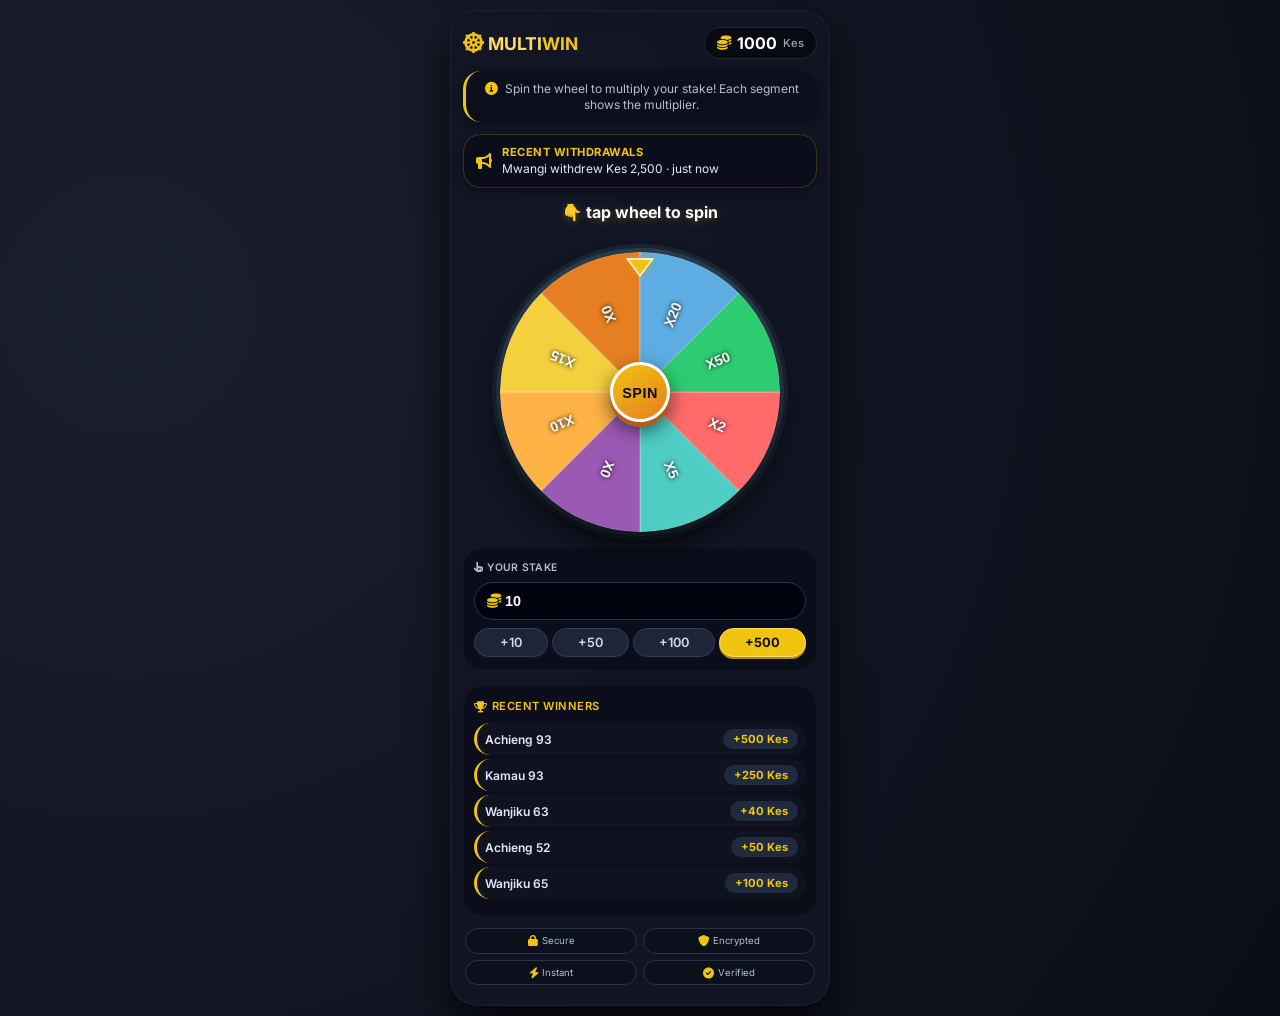
==== index.html @ 09340acb "test-first" ====
<!DOCTYPE html>
<html lang="en">
<head>
  <meta charset="UTF-8">
  <meta name="viewport" content="width=device-width, initial-scale=1.0, maximum-scale=1.0, user-scalable=no">
  <title>Spin & Win · Multiplier</title>
  <link rel="stylesheet" href="style.css">
  <link href="https://fonts.googleapis.com/css2?family=Inter:opsz,wght@14..32,400;14..32,600;14..32,700&display=swap" rel="stylesheet">
  <link rel="stylesheet" href="https://cdnjs.cloudflare.com/ajax/libs/font-awesome/6.0.0-beta3/css/all.min.css">
</head>
<body>
  <div class="game-container">
    <!-- Header with balance -->
    <div class="header">
      <div class="logo">
        <i class="fas fa-dharmachakra"></i>
        <span>MULTI<span class="accent">WIN</span></span>
      </div>
      <div class="balance-card">
        <i class="fas fa-coins"></i>
        <span class="balance-amount" id="balanceDisplay">1000</span>
        <span class="balance-currency">Kes</span>
      </div>
    </div>

    <!-- Info Box (similar to example) -->
    <div class="info-box">
      <i class="fas fa-info-circle"></i>
      Spin the wheel to multiply your stake! Each segment shows the multiplier.
    </div>

    <!-- NEW: Recent Withdrawals Ticker -->
    <div class="recent-loans">  <!-- reusing same class name for consistency -->
      <i class="fas fa-bullhorn"></i>
      <div class="recent-content">
        <strong>Recent withdrawals</strong>
        <span id="withdrawal-ticker">Mwangi withdrew Kes 2,500 · just now</span>
      </div>
    </div>

    <!-- Result message -->
    <div class="result-message" id="resultMessage">👇 tap wheel to spin</div>

    <!-- Wheel with center button -->
    <div class="wheel-container">
      <canvas id="wheelCanvas" width="400" height="400"></canvas>
      <button class="spin-center-btn" id="spinButton">SPIN</button>
    </div>

    <!-- Stake section -->
    <div class="stake-section">
      <div class="stake-label">
        <i class="fas fa-hand-pointer"></i>
        <span>your stake</span>
      </div>
      <div class="stake-input-wrapper">
        <i class="fas fa-coins"></i>
        <input type="number" id="stakeInput" min="1" max="10000" value="10" step="1">
      </div>
      <div class="stake-presets">
        <div class="stake-chip" data-amount="10">+10</div>
        <div class="stake-chip" data-amount="50">+50</div>
        <div class="stake-chip" data-amount="100">+100</div>
        <div class="stake-chip highlight" data-amount="500">+500</div>
      </div>
    </div>

    <!-- NEW: Recent Winners Feed (non‑scrollable, always 5 items) -->
    <div class="winners-feed">
      <div class="feed-header">
        <i class="fas fa-trophy"></i>
        <span>RECENT WINNERS</span>
      </div>
      <ul class="feed-list no-scroll" id="winnersList">
        <!-- 5 items will be populated by JS -->
      </ul>
    </div>

    <!-- Trust Badges (same as before) -->
    <div class="trust-badges">
      <div class="badge">
        <i class="fas fa-lock"></i>
        Secure
      </div>
      <div class="badge">
        <i class="fas fa-shield-alt"></i>
        Encrypted
      </div>
      <div class="badge">
        <i class="fas fa-bolt"></i>
        Instant
      </div>
      <div class="badge">
        <i class="fas fa-check-circle"></i>
        Verified
      </div>
    </div>
  </div>

  <!-- Confetti canvas (hidden overlay) -->
  <canvas id="confetti-canvas"></canvas>

  <script src="script.js"></script>
</body>
</html>
---- style.css ----
* {
  margin: 0;
  padding: 0;
  box-sizing: border-box;
}

body {
  font-family: 'Inter', sans-serif;
  background: radial-gradient(circle at 10% 30%, #1a1f2e, #0b0d17);
  min-height: 100vh;
  display: flex;
  align-items: center;
  justify-content: center;
  padding: 10px;
}

.game-container {
  max-width: 380px;          /* slightly narrower for better fit */
  width: 100%;
  background: rgba(18, 22, 36, 0.9);
  backdrop-filter: blur(12px);
  -webkit-backdrop-filter: blur(12px);
  border: 1px solid rgba(255, 255, 255, 0.05);
  border-radius: 28px;
  padding: 16px 12px 20px;
  box-shadow: 0 20px 40px rgba(0, 0, 0, 0.7);
}

/* Header & balance */
.header {
  display: flex;
  align-items: center;
  justify-content: space-between;
  margin-bottom: 12px;
}

.logo {
  display: flex;
  align-items: center;
  gap: 4px;
  color: #ffd966;
  font-weight: 700;
  font-size: 1.1rem;
}

.logo i {
  font-size: 1.3rem;
  color: #f1c40f;
}

.accent {
  color: #f1c40f;
}

.balance-card {
  background: rgba(0, 0, 0, 0.5);
  border-radius: 30px;
  padding: 5px 12px;
  display: flex;
  align-items: center;
  gap: 6px;
  border: 1px solid rgba(255, 255, 255, 0.1);
}

.balance-card i {
  color: #f1c40f;
  font-size: 0.9rem;
}

.balance-amount {
  font-weight: 700;
  font-size: 1rem;
  color: white;
}

.balance-currency {
  color: #9aa6b9;
  font-size: 0.7rem;
  font-weight: 500;
}

/* Info Box (new, dark‑themed) */
.info-box {
  background: rgba(10, 14, 23, 0.7);
  border-radius: 18px;
  padding: 10px 12px;
  margin-bottom: 12px;
  border-left: 3px solid #f1c40f;
  text-align: center;
  font-size: 0.75rem;
  color: #b0c0d0;
  line-height: 1.3;
  box-shadow: 0 4px 8px rgba(0, 0, 0, 0.3);
}

.info-box i {
  color: #f1c40f;
  margin-right: 4px;
  font-size: 0.8rem;
}

/* Recent Withdrawals Ticker – redesigned to match dark theme */
.recent-loans {
  background: rgba(10, 14, 23, 0.7);
  border-radius: 18px;
  padding: 10px 12px;
  margin-bottom: 14px;
  display: flex;
  align-items: center;
  gap: 10px;
  box-shadow: 0 4px 8px rgba(0, 0, 0, 0.3);
  border: 1px solid rgba(241, 196, 15, 0.2);
}

.recent-loans i {
  color: #f1c40f;
  font-size: 1rem;
}

.recent-content {
  flex: 1;
}

.recent-loans strong {
  color: #f1c40f;
  font-weight: 700;
  font-size: 0.7rem;
  text-transform: uppercase;
  letter-spacing: 0.5px;
  display: block;
  margin-bottom: 2px;
}

.recent-loans span {
  display: block;
  color: #e0e7ff;
  font-size: 0.75rem;
  line-height: 1.3;
  font-weight: 400;
}

/* Stake section – more compact */
.stake-section {
  background: rgba(10, 14, 23, 0.7);
  border-radius: 20px;
  padding: 12px 10px;
  margin-bottom: 16px;
  border: 1px solid rgba(255,255,255,0.02);
}

.stake-label {
  display: flex;
  align-items: center;
  gap: 4px;
  color: #b0c0d0;
  font-weight: 600;
  font-size: 0.65rem;
  text-transform: uppercase;
  letter-spacing: 0.3px;
  margin-bottom: 8px;
}

.stake-input-wrapper {
  display: flex;
  align-items: center;
  background: #01040e;
  border-radius: 30px;
  border: 1px solid #2a324a;
  padding: 2px 2px 2px 12px;
  margin-bottom: 8px;
}

.stake-input-wrapper i {
  color: #f1c40f;
  font-size: 0.9rem;
  margin-right: 4px;
}

.stake-input-wrapper input {
  flex: 1;
  background: transparent;
  border: none;
  color: white;
  font-weight: 600;
  font-size: 0.9rem;
  padding: 8px 0;
  outline: none;
  width: 100%;
}

.stake-presets {
  display: flex;
  gap: 4px;
  flex-wrap: wrap;
}

.stake-chip {
  background: #1e2538;
  border: 1px solid #323d5e;
  border-radius: 30px;
  padding: 6px 0;
  font-weight: 600;
  font-size: 0.8rem;
  color: #ccd9f0;
  cursor: pointer;
  transition: all 0.15s;
  flex: 1 0 auto;
  text-align: center;
  min-width: 55px;
  box-shadow: 0 2px 0 #0f121e;
}

.stake-chip:active {
  transform: translateY(1px);
  box-shadow: 0 1px 0 #0f121e;
}

.stake-chip.highlight {
  background: #f1c40f;
  border-color: #ffdb70;
  color: #0b0d17;
  font-weight: 700;
  box-shadow: 0 2px 0 #b38f00;
}

/* Wheel container */
.wheel-container {
  position: relative;
  display: flex;
  justify-content: center;
  margin: 4px 0 16px;
}

canvas#wheelCanvas {
  width: 100%;
  max-width: 280px;          /* slightly smaller for better fit */
  aspect-ratio: 1/1;
  display: block;
  border-radius: 50%;
  box-shadow: 0 15px 25px rgba(0, 0, 0, 0.7), 0 0 0 4px #2c3e50, 0 0 0 8px #1a2533;
  touch-action: none;
}

.spin-center-btn {
  position: absolute;
  top: 50%;
  left: 50%;
  transform: translate(-50%, -50%);
  width: 60px;
  height: 60px;
  border-radius: 50%;
  background: linear-gradient(145deg, #f1c40f, #e67e22);
  border: 3px solid white;
  color: #0b0d17;
  font-weight: 800;
  font-size: 0.9rem;
  letter-spacing: 0.5px;
  cursor: pointer;
  box-shadow: 0 5px 0 #b45d1a, 0 8px 20px rgba(0,0,0,0.6);
  transition: 0.05s linear;
  z-index: 10;
  display: flex;
  align-items: center;
  justify-content: center;
  text-transform: uppercase;
  padding-top: 2px;
}

.spin-center-btn:active {
  transform: translate(-50%, -50%) scale(0.94);
  box-shadow: 0 2px 0 #b45d1a, 0 5px 15px rgba(0,0,0,0.6);
}

/* Result message */
.result-message {
  text-align: center;
  font-size: 1rem;
  font-weight: 700;
  color: white;
  text-shadow: 0 2px 8px rgba(241, 196, 15, 0.3);
  min-height: 2.4rem;
  margin: 4px 0 12px;
}

/* Winners feed – non‑scrollable, compact */
.winners-feed {
  background: rgba(10, 14, 23, 0.7);
  border-radius: 20px;
  padding: 12px 10px;
  border: 1px solid rgba(255,255,255,0.02);
}

.feed-header {
  display: flex;
  align-items: center;
  gap: 4px;
  color: #f1c40f;
  font-weight: 600;
  margin-bottom: 10px;
  font-size: 0.7rem;
  text-transform: uppercase;
  letter-spacing: 0.5px;
}

.feed-list {
  list-style: none;
  max-height: none;           /* remove scroll */
  overflow: visible;
  padding-right: 0;
}

.feed-list li {
  display: flex;
  align-items: center;
  gap: 6px;
  padding: 6px 8px;
  background: rgba(255, 255, 255, 0.02);
  border-radius: 20px;
  margin-bottom: 4px;
  font-size: 0.75rem;
  border-left: 3px solid #f1c40f;
}

.winner-name {
  font-weight: 600;
  color: #e0e7ff;
}

.winner-win {
  margin-left: auto;
  background: #1f2a3f;
  padding: 3px 10px;
  border-radius: 30px;
  color: #f1c40f;
  font-weight: 700;
  font-size: 0.7rem;
}

/* Trust Badges – smaller */
.trust-badges {
  display: grid;
  grid-template-columns: repeat(2, 1fr);
  gap: 6px;
  margin-top: 12px;
  padding: 0 2px;
}

.badge {
  background: rgba(10, 14, 23, 0.6);
  border: 1px solid #2a324a;
  border-radius: 999px;
  padding: 6px 8px;
  display: flex;
  align-items: center;
  justify-content: center;
  gap: 4px;
  font-size: 0.6rem;
  color: #b0c0d0;
  text-align: center;
  line-height: 1.2;
}

.badge i {
  color: #f1c40f;
  font-size: 0.7rem;
}

/* Confetti canvas */
#confetti-canvas {
  position: fixed;
  top: 0;
  left: 0;
  width: 100%;
  height: 100%;
  pointer-events: none;
  z-index: 9999;
}

/* Small screen adjustments (for very narrow phones) */
@media (max-width: 340px) {
  .game-container {
    padding: 12px 8px 16px;
  }
  .logo {
    font-size: 1rem;
  }
  .logo i {
    font-size: 1.1rem;
  }
  .balance-amount {
    font-size: 0.9rem;
  }
  .stake-chip {
    font-size: 0.7rem;
    min-width: 45px;
    padding: 5px 0;
  }
  .spin-center-btn {
    width: 50px;
    height: 50px;
    font-size: 0.8rem;
  }
  canvas#wheelCanvas {
    max-width: 240px;
  }
}
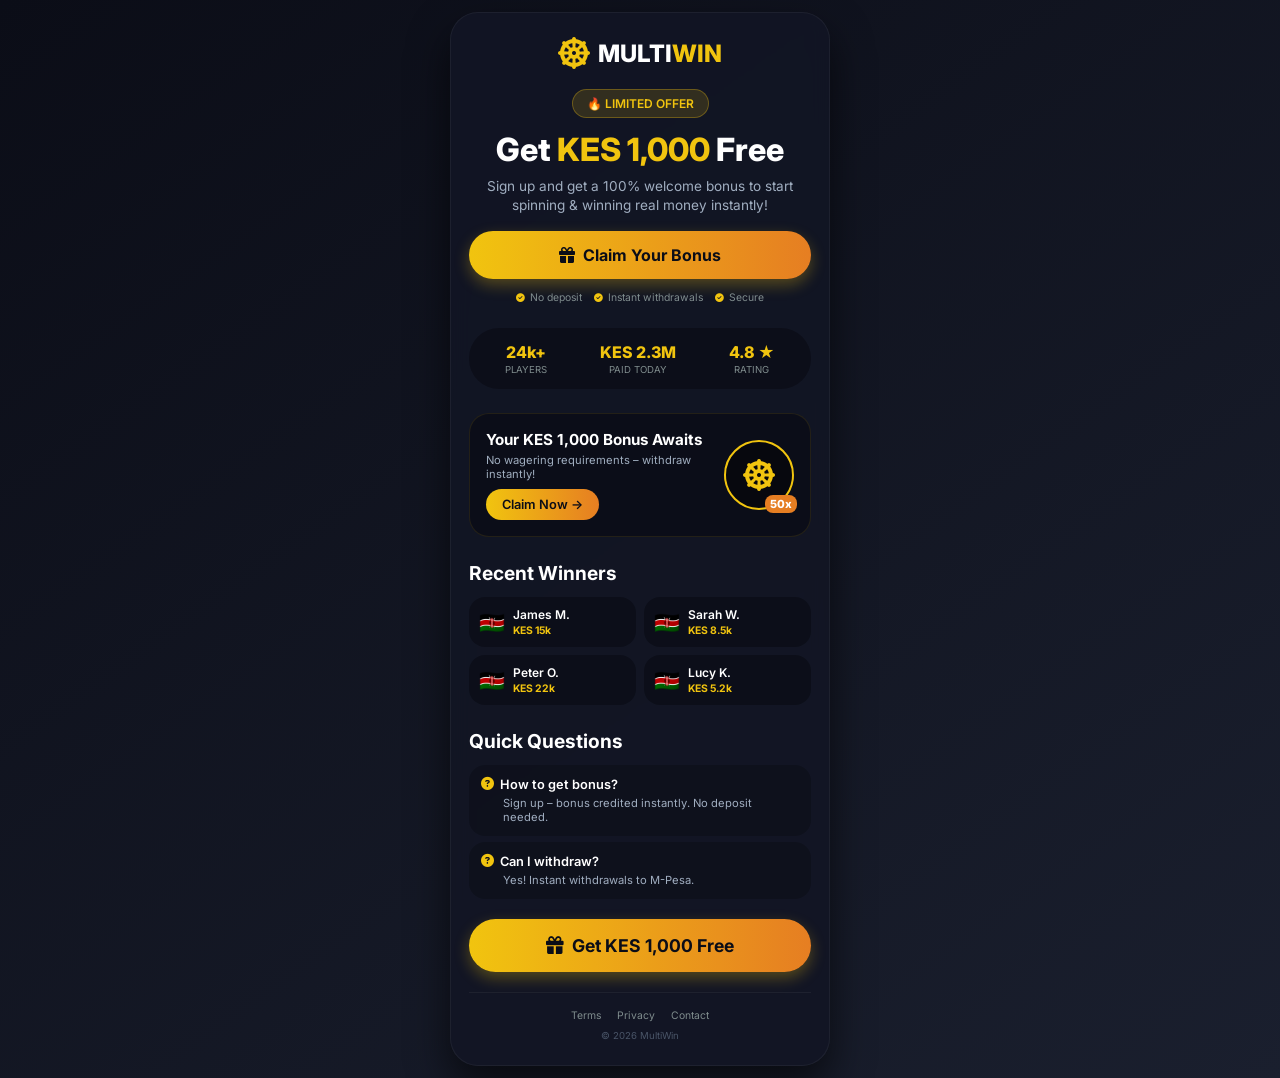
==== commit 3fea5c29: "test-second" ====
--- a/index.html
+++ b/index.html
@@ -3,103 +3,141 @@
 <head>
   <meta charset="UTF-8">
   <meta name="viewport" content="width=device-width, initial-scale=1.0, maximum-scale=1.0, user-scalable=no">
-  <title>Spin & Win · Multiplier</title>
-  <link rel="stylesheet" href="style.css">
-  <link href="https://fonts.googleapis.com/css2?family=Inter:opsz,wght@14..32,400;14..32,600;14..32,700&display=swap" rel="stylesheet">
-  <link rel="stylesheet" href="https://cdnjs.cloudflare.com/ajax/libs/font-awesome/6.0.0-beta3/css/all.min.css">
+  <title>MultiWin · Spin & Win Real Money</title>
+  <link rel="stylesheet" href="landing.css">
+  <link href="https://fonts.googleapis.com/css2?family=Inter:wght@400;600;700;800&display=swap" rel="stylesheet">
+  <link rel="stylesheet" href="https://cdnjs.cloudflare.com/ajax/libs/font-awesome/6.4.0/css/all.min.css">
 </head>
 <body>
-  <div class="game-container">
-    <!-- Header with balance -->
-    <div class="header">
+  <div class="landing-container">
+    <!-- Header -->
+    <header class="landing-header">
       <div class="logo">
         <i class="fas fa-dharmachakra"></i>
         <span>MULTI<span class="accent">WIN</span></span>
       </div>
-      <div class="balance-card">
-        <i class="fas fa-coins"></i>
-        <span class="balance-amount" id="balanceDisplay">1000</span>
-        <span class="balance-currency">Kes</span>
+    </header>
+
+    <!-- Hero Section -->
+    <section class="hero">
+      <div class="bonus-badge">🔥 LIMITED OFFER</div>
+      <h1 class="hero-title">
+        Get <span class="bonus-amount">KES 1,000</span> Free
+      </h1>
+      <p class="hero-subtitle">
+        Sign up and get a 100% welcome bonus to start spinning & winning real money instantly!
+      </p>
+      <a href="signup.html" class="btn-primary">
+        <i class="fas fa-gift"></i> Claim Your Bonus
+      </a>
+      <div class="trust-micro">
+        <span><i class="fas fa-check-circle"></i> No deposit</span>
+        <span><i class="fas fa-check-circle"></i> Instant withdrawals</span>
+        <span><i class="fas fa-check-circle"></i> Secure</span>
+      </div>
+    </section>
+
+    <!-- Stats -->
+    <div class="stats-bar">
+      <div class="stat-item">
+        <div class="stat-value">24k+</div>
+        <div class="stat-label">Players</div>
+      </div>
+      <div class="stat-item">
+        <div class="stat-value">KES 2.3M</div>
+        <div class="stat-label">Paid today</div>
+      </div>
+      <div class="stat-item">
+        <div class="stat-value">4.8 ★</div>
+        <div class="stat-label">Rating</div>
       </div>
     </div>
 
-    <!-- Info Box (similar to example) -->
-    <div class="info-box">
-      <i class="fas fa-info-circle"></i>
-      Spin the wheel to multiply your stake! Each segment shows the multiplier.
-    </div>
-
-    <!-- NEW: Recent Withdrawals Ticker -->
-    <div class="recent-loans">  <!-- reusing same class name for consistency -->
-      <i class="fas fa-bullhorn"></i>
-      <div class="recent-content">
-        <strong>Recent withdrawals</strong>
-        <span id="withdrawal-ticker">Mwangi withdrew Kes 2,500 · just now</span>
+    <!-- Bonus Preview -->
+    <div class="bonus-preview">
+      <div class="preview-content">
+        <div>
+          <h3>Your KES 1,000 Bonus Awaits</h3>
+          <p>No wagering requirements – withdraw instantly!</p>
+          <a href="signup.html" class="btn-small">Claim Now →</a>
+        </div>
+        <div class="preview-wheel">
+          <i class="fas fa-dharmachakra"></i>
+          <span class="preview-multiplier">50x</span>
+        </div>
       </div>
     </div>
 
-    <!-- Result message -->
-    <div class="result-message" id="resultMessage">👇 tap wheel to spin</div>
+    <!-- Recent Winners -->
+    <section class="recent-winners">
+      <h2 class="section-title">Recent Winners</h2>
+      <div class="winners-grid">
+        <div class="winner-card">
+          <span class="winner-avatar">🇰🇪</span>
+          <div>
+            <div class="winner-name">James M.</div>
+            <div class="winner-amount">KES 15k</div>
+          </div>
+        </div>
+        <div class="winner-card">
+          <span class="winner-avatar">🇰🇪</span>
+          <div>
+            <div class="winner-name">Sarah W.</div>
+            <div class="winner-amount">KES 8.5k</div>
+          </div>
+        </div>
+        <div class="winner-card">
+          <span class="winner-avatar">🇰🇪</span>
+          <div>
+            <div class="winner-name">Peter O.</div>
+            <div class="winner-amount">KES 22k</div>
+          </div>
+        </div>
+        <div class="winner-card">
+          <span class="winner-avatar">🇰🇪</span>
+          <div>
+            <div class="winner-name">Lucy K.</div>
+            <div class="winner-amount">KES 5.2k</div>
+          </div>
+        </div>
+      </div>
+    </section>
 
-    <!-- Wheel with center button -->
-    <div class="wheel-container">
-      <canvas id="wheelCanvas" width="400" height="400"></canvas>
-      <button class="spin-center-btn" id="spinButton">SPIN</button>
-    </div>
+    <!-- FAQ -->
+    <section class="faq-teaser">
+      <h2 class="section-title">Quick Questions</h2>
+      <div class="faq-item">
+        <div class="faq-question">
+          <i class="fas fa-question-circle"></i>
+          <span>How to get bonus?</span>
+        </div>
+        <div class="faq-answer">Sign up – bonus credited instantly. No deposit needed.</div>
+      </div>
+      <div class="faq-item">
+        <div class="faq-question">
+          <i class="fas fa-question-circle"></i>
+          <span>Can I withdraw?</span>
+        </div>
+        <div class="faq-answer">Yes! Instant withdrawals to M-Pesa.</div>
+      </div>
+    </section>
 
-    <!-- Stake section -->
-    <div class="stake-section">
-      <div class="stake-label">
-        <i class="fas fa-hand-pointer"></i>
-        <span>your stake</span>
+    <!-- Final CTA -->
+    <a href="signup.html" class="btn-primary btn-large" style="margin-bottom: 20px;">
+      <i class="fas fa-gift"></i> Get KES 1,000 Free
+    </a>
+
+    <!-- Footer -->
+    <footer class="landing-footer">
+      <div class="footer-links">
+        <a href="#">Terms</a>
+        <a href="#">Privacy</a>
+        <a href="#">Contact</a>
       </div>
-      <div class="stake-input-wrapper">
-        <i class="fas fa-coins"></i>
-        <input type="number" id="stakeInput" min="1" max="10000" value="10" step="1">
+      <div class="footer-copyright">
+        © 2026 MultiWin
       </div>
-      <div class="stake-presets">
-        <div class="stake-chip" data-amount="10">+10</div>
-        <div class="stake-chip" data-amount="50">+50</div>
-        <div class="stake-chip" data-amount="100">+100</div>
-        <div class="stake-chip highlight" data-amount="500">+500</div>
-      </div>
-    </div>
-
-    <!-- NEW: Recent Winners Feed (non‑scrollable, always 5 items) -->
-    <div class="winners-feed">
-      <div class="feed-header">
-        <i class="fas fa-trophy"></i>
-        <span>RECENT WINNERS</span>
-      </div>
-      <ul class="feed-list no-scroll" id="winnersList">
-        <!-- 5 items will be populated by JS -->
-      </ul>
-    </div>
-
-    <!-- Trust Badges (same as before) -->
-    <div class="trust-badges">
-      <div class="badge">
-        <i class="fas fa-lock"></i>
-        Secure
-      </div>
-      <div class="badge">
-        <i class="fas fa-shield-alt"></i>
-        Encrypted
-      </div>
-      <div class="badge">
-        <i class="fas fa-bolt"></i>
-        Instant
-      </div>
-      <div class="badge">
-        <i class="fas fa-check-circle"></i>
-        Verified
-      </div>
-    </div>
+    </footer>
   </div>
-
-  <!-- Confetti canvas (hidden overlay) -->
-  <canvas id="confetti-canvas"></canvas>
-
-  <script src="script.js"></script>
 </body>
 </html>
--- a/landing.css
+++ b/landing.css
@@ -0,0 +1,342 @@
+* {
+  margin: 0;
+  padding: 0;
+  box-sizing: border-box;
+}
+
+body {
+  font-family: 'Inter', sans-serif;
+  background: linear-gradient(145deg, #0b0d17, #1a1f2e);
+  min-height: 100vh;
+  display: flex;
+  align-items: center;
+  justify-content: center;
+  padding: 12px;
+}
+
+.landing-container {
+  max-width: 380px;
+  width: 100%;
+  background: rgba(18, 22, 36, 0.95);
+  backdrop-filter: blur(10px);
+  -webkit-backdrop-filter: blur(10px);
+  border: 1px solid rgba(255, 255, 255, 0.05);
+  border-radius: 28px;
+  padding: 24px 18px;
+  box-shadow: 0 20px 40px rgba(0, 0, 0, 0.6);
+}
+
+/* Header */
+.landing-header {
+  text-align: center;
+  margin-bottom: 20px;
+}
+
+.logo {
+  display: inline-flex;
+  align-items: center;
+  gap: 8px;
+}
+
+.logo i {
+  font-size: 2rem;
+  color: #f1c40f;
+}
+
+.logo span {
+  font-weight: 800;
+  font-size: 1.5rem;
+  color: white;
+}
+
+.logo .accent {
+  color: #f1c40f;
+}
+
+/* Hero */
+.hero {
+  text-align: center;
+  margin-bottom: 24px;
+}
+
+.bonus-badge {
+  background: rgba(241, 196, 15, 0.15);
+  border: 1px solid rgba(241, 196, 15, 0.3);
+  border-radius: 30px;
+  padding: 6px 14px;
+  display: inline-block;
+  margin-bottom: 12px;
+  font-size: 0.75rem;
+  font-weight: 600;
+  color: #f1c40f;
+}
+
+.hero-title {
+  font-size: 2rem;
+  font-weight: 800;
+  margin-bottom: 8px;
+  color: white;
+}
+
+.bonus-amount {
+  color: #f1c40f;
+}
+
+.hero-subtitle {
+  color: #a0aec0;
+  font-size: 0.85rem;
+  margin-bottom: 16px;
+  line-height: 1.4;
+  padding: 0 5px;
+}
+
+/* Buttons */
+.btn-primary {
+  background: linear-gradient(90deg, #f1c40f, #e67e22);
+  border: none;
+  border-radius: 40px;
+  padding: 14px 20px;
+  width: 100%;
+  color: #0b0d17;
+  font-weight: 700;
+  font-size: 1rem;
+  display: flex;
+  align-items: center;
+  justify-content: center;
+  gap: 8px;
+  text-decoration: none;
+  box-shadow: 0 6px 15px rgba(241, 196, 15, 0.3);
+  transition: transform 0.1s;
+  cursor: pointer;
+}
+
+.btn-primary:active {
+  transform: scale(0.98);
+}
+
+.btn-small {
+  background: linear-gradient(90deg, #f1c40f, #e67e22);
+  border: none;
+  border-radius: 30px;
+  padding: 8px 16px;
+  color: #0b0d17;
+  font-weight: 600;
+  font-size: 0.8rem;
+  display: inline-flex;
+  align-items: center;
+  gap: 4px;
+  text-decoration: none;
+  width: auto;
+}
+
+.btn-large {
+  padding: 16px 24px;
+  font-size: 1.1rem;
+}
+
+/* Trust Micro */
+.trust-micro {
+  display: flex;
+  justify-content: center;
+  gap: 12px;
+  margin-top: 12px;
+  font-size: 0.65rem;
+  color: #7f8c8d;
+  flex-wrap: wrap;
+}
+
+.trust-micro i {
+  color: #f1c40f;
+  font-size: 0.55rem;
+  margin-right: 2px;
+}
+
+/* Stats */
+.stats-bar {
+  display: flex;
+  justify-content: space-around;
+  background: rgba(0, 0, 0, 0.3);
+  border-radius: 30px;
+  padding: 14px 10px;
+  margin-bottom: 24px;
+}
+
+.stat-item {
+  text-align: center;
+}
+
+.stat-value {
+  font-weight: 800;
+  font-size: 1rem;
+  color: #f1c40f;
+  margin-bottom: 2px;
+}
+
+.stat-label {
+  font-size: 0.6rem;
+  color: #7f8c8d;
+  text-transform: uppercase;
+}
+
+/* Bonus Preview */
+.bonus-preview {
+  background: rgba(0, 0, 0, 0.3);
+  border-radius: 20px;
+  padding: 16px;
+  margin-bottom: 24px;
+  border: 1px solid rgba(241, 196, 15, 0.1);
+}
+
+.preview-content {
+  display: flex;
+  align-items: center;
+  gap: 12px;
+}
+
+.preview-content h3 {
+  font-size: 0.95rem;
+  font-weight: 700;
+  margin-bottom: 4px;
+  color: white;
+}
+
+.preview-content p {
+  font-size: 0.7rem;
+  color: #a0aec0;
+  margin-bottom: 8px;
+}
+
+.preview-wheel {
+  position: relative;
+  width: 70px;
+  height: 70px;
+  background: rgba(0, 0, 0, 0.4);
+  border-radius: 50%;
+  display: flex;
+  align-items: center;
+  justify-content: center;
+  border: 2px solid #f1c40f;
+  flex-shrink: 0;
+}
+
+.preview-wheel i {
+  font-size: 2rem;
+  color: #f1c40f;
+}
+
+.preview-multiplier {
+  position: absolute;
+  font-size: 0.7rem;
+  font-weight: 800;
+  background: #e67e22;
+  color: white;
+  padding: 2px 5px;
+  border-radius: 8px;
+  bottom: -5px;
+  right: -5px;
+}
+
+/* Section Titles */
+.section-title {
+  font-size: 1.2rem;
+  font-weight: 700;
+  margin-bottom: 12px;
+  color: white;
+}
+
+/* Winners */
+.winners-grid {
+  display: grid;
+  grid-template-columns: repeat(2, 1fr);
+  gap: 8px;
+  margin-bottom: 24px;
+}
+
+.winner-card {
+  background: rgba(0, 0, 0, 0.3);
+  border-radius: 16px;
+  padding: 10px;
+  display: flex;
+  align-items: center;
+  gap: 8px;
+}
+
+.winner-avatar {
+  font-size: 1.3rem;
+}
+
+.winner-name {
+  font-weight: 600;
+  font-size: 0.75rem;
+  color: white;
+  margin-bottom: 2px;
+}
+
+.winner-amount {
+  font-size: 0.65rem;
+  font-weight: 700;
+  color: #f1c40f;
+}
+
+/* FAQ */
+.faq-teaser {
+  margin-bottom: 20px;
+}
+
+.faq-item {
+  background: rgba(0, 0, 0, 0.2);
+  border-radius: 16px;
+  padding: 12px;
+  margin-bottom: 6px;
+}
+
+.faq-question {
+  display: flex;
+  align-items: center;
+  gap: 6px;
+  font-weight: 600;
+  font-size: 0.8rem;
+  margin-bottom: 4px;
+  color: white;
+}
+
+.faq-question i {
+  color: #f1c40f;
+  font-size: 0.8rem;
+}
+
+.faq-answer {
+  font-size: 0.7rem;
+  color: #a0aec0;
+  padding-left: 22px;
+}
+
+/* Footer */
+.landing-footer {
+  text-align: center;
+  padding-top: 16px;
+  border-top: 1px solid rgba(255, 255, 255, 0.05);
+}
+
+.footer-links {
+  display: flex;
+  justify-content: center;
+  gap: 16px;
+  margin-bottom: 8px;
+}
+
+.footer-links a {
+  color: #7f8c8d;
+  text-decoration: none;
+  font-size: 0.65rem;
+}
+
+.footer-copyright {
+  color: #4a5568;
+  font-size: 0.6rem;
+}
+
+/* Remove all animations that might cause layout shifts */
+.btn-primary, .btn-small {
+  transition: transform 0.1s;
+}
